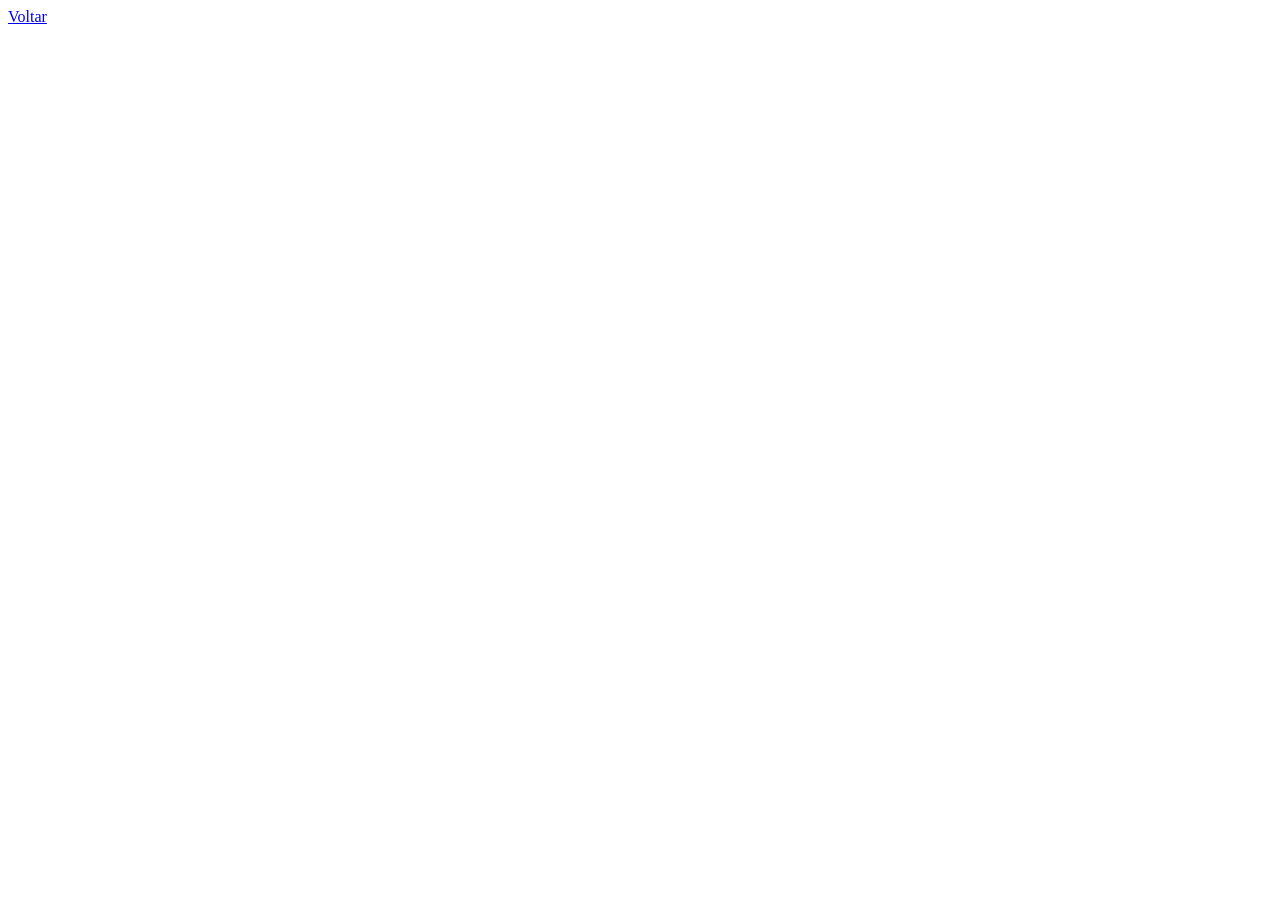
==== pages/imc.html @ 33bfba73 "criado conteudo dentro das paginas" ====
<!DOCTYPE html>
<html lang="pt-BR">
<head>
    <meta charset="UTF-8">
    <meta name="viewport" content="width=device-width, initial-scale=1.0">
    <title>FitLife | IMC</title>
</head>
<body>

    <a href="../index.html">Voltar</a>
    
</body>
</html>
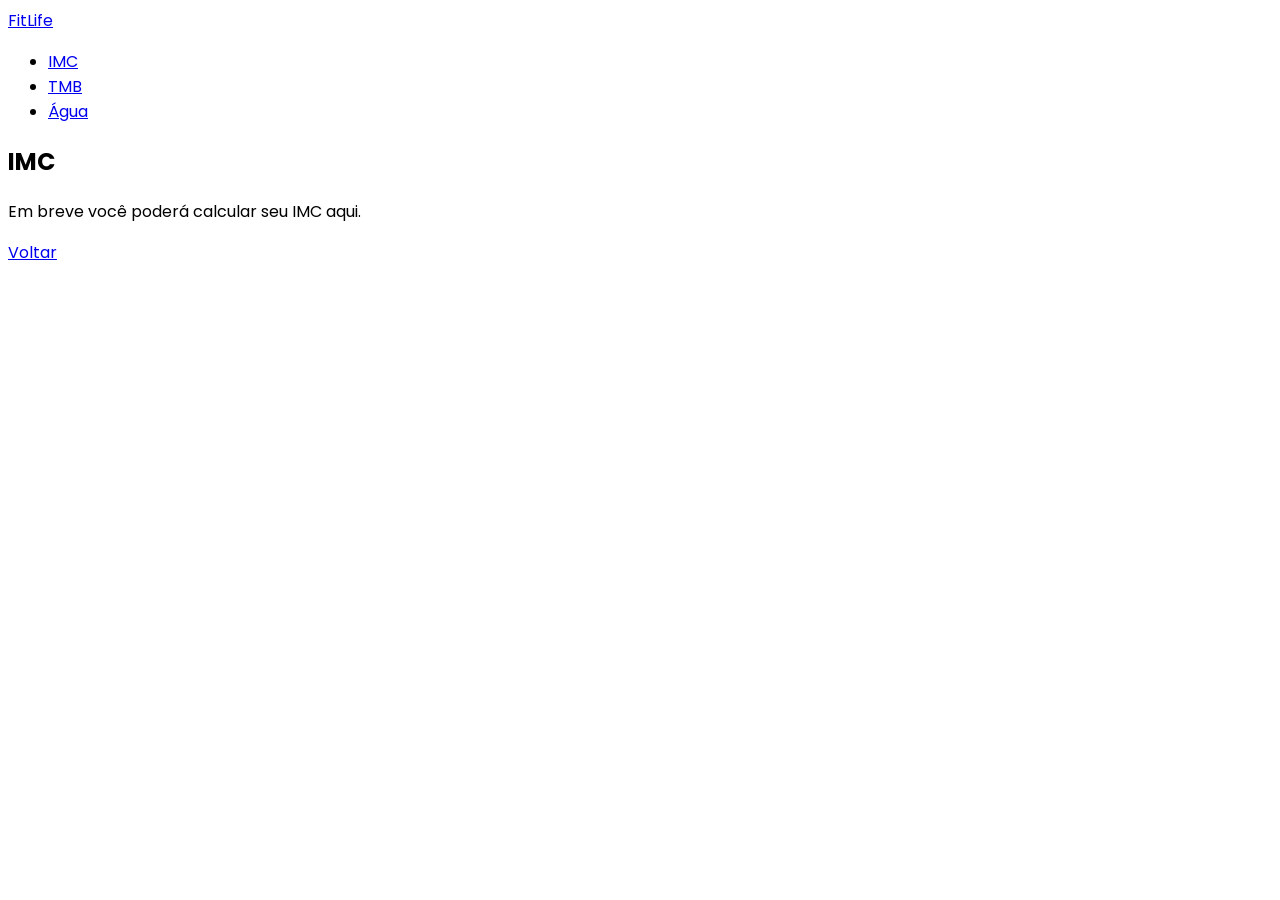
==== commit d4985e5f: "adicionado HTML semantico no projeto" ====
--- a/pages/imc.html
+++ b/pages/imc.html
@@ -3,11 +3,33 @@
 <head>
     <meta charset="UTF-8">
     <meta name="viewport" content="width=device-width, initial-scale=1.0">
+    <link rel="preconnect" href="https://fonts.googleapis.com">
+    <link rel="preconnect" href="https://fonts.gstatic.com" crossorigin>
+    <link href="https://fonts.googleapis.com/css2?family=Poppins:ital,wght@0,100;0,200;0,300;0,400;0,500;0,600;0,700;0,800;0,900;1,100;1,200;1,300;1,400;1,500;1,600;1,700;1,800;1,900&display=swap" rel="stylesheet">
     <title>FitLife | IMC</title>
 </head>
-<body>
+<body style="font-family: Poppins;">
 
-    <a href="../index.html">Voltar</a>
+    <nav>
+        <a href="../index.html">FitLife</a>
+
+        <ul>
+            <li><a href="imc.html">IMC</a></li>
+            <li><a href="tmb.html">TMB</a></li>
+            <li><a href="water.html">Água</a></li>
+        </ul>
+    </nav>
+
+    <main>
+        <section>
+            <header>
+                <h1>IMC</h1>
+                <p>Em breve você poderá calcular seu IMC aqui.</p>
+            </header>
+
+            <a href="../index.html">Voltar</a>
+        </section>
+    </main>
     
 </body>
 </html>
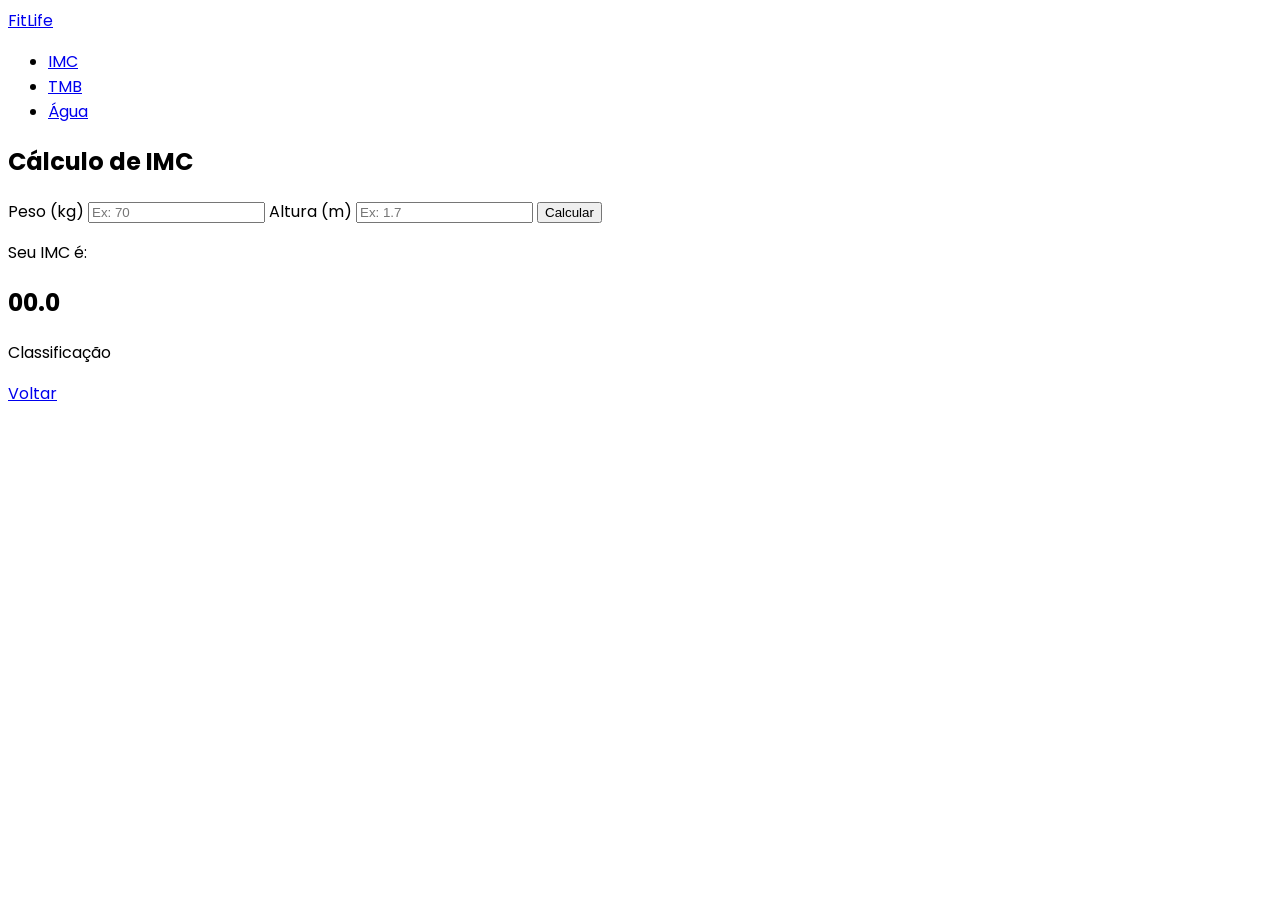
==== commit 19b10b3b: "adicionado formularios" ====
--- a/pages/imc.html
+++ b/pages/imc.html
@@ -22,13 +22,33 @@
 
     <main>
         <section>
-            <header>
-                <h1>IMC</h1>
-                <p>Em breve você poderá calcular seu IMC aqui.</p>
-            </header>
+
+            <h1>Cálculo de IMC</h1>
+
+            <form>
+
+                <label for="weight">Peso (kg)</label>
+                <input type="number" id="weight" placeholder="Ex: 70" required>
+
+                <label for="height">Altura (m)</label>
+                <input type="number" id="height" placeholder="Ex: 1.7" required
+                step="any"
+                >
+
+                <button type="submit">Calcular</button>
+
+            </form>
+
+            <div>
+                <p>Seu IMC é:</p>
+                <h2>00.0</h2>
+                <p>Classificação</p>
+            </div>
+
 
             <a href="../index.html">Voltar</a>
         </section>
+        
     </main>
     
 </body>
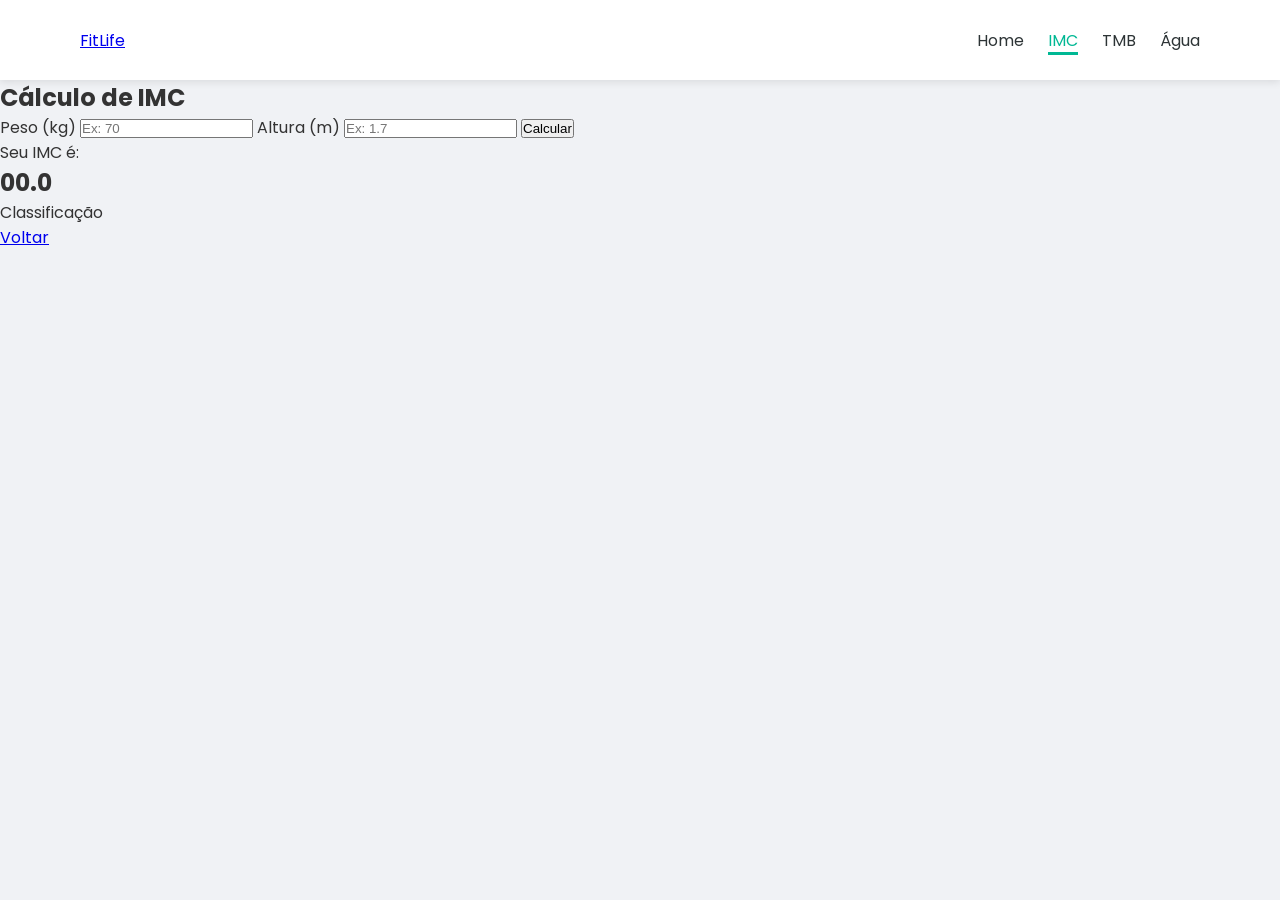
==== commit 0fc749ba: "adicionado estilização na navbar" ====
--- a/pages/imc.html
+++ b/pages/imc.html
@@ -5,18 +5,24 @@
     <meta name="viewport" content="width=device-width, initial-scale=1.0">
     <link rel="preconnect" href="https://fonts.googleapis.com">
     <link rel="preconnect" href="https://fonts.gstatic.com" crossorigin>
+    <link rel="stylesheet" href="../css/styles.css">
+    <link
+    rel="stylesheet"
+    href="https://cdnjs.cloudflare.com/ajax/libs/font-awesome/6.0.0/css/all.min.css"
+    />
     <link href="https://fonts.googleapis.com/css2?family=Poppins:ital,wght@0,100;0,200;0,300;0,400;0,500;0,600;0,700;0,800;0,900;1,100;1,200;1,300;1,400;1,500;1,600;1,700;1,800;1,900&display=swap" rel="stylesheet">
     <title>FitLife | IMC</title>
 </head>
-<body style="font-family: Poppins;">
+<body>
 
     <nav>
         <a href="../index.html">FitLife</a>
 
-        <ul>
-            <li><a href="imc.html">IMC</a></li>
-            <li><a href="tmb.html">TMB</a></li>
-            <li><a href="water.html">Água</a></li>
+        <ul class="nav-links">
+            <li><a class="nav-link" href="../index.html">Home</a></li>
+            <li><a class="nav-link" id="nav-active" href="imc.html">IMC</a></li>
+            <li><a class="nav-link" href="tmb.html">TMB</a></li>
+            <li><a class="nav-link" href="water.html">Água</a></li>
         </ul>
     </nav>
 
--- a/css/styles.css
+++ b/css/styles.css
@@ -0,0 +1,51 @@
+* {
+    margin: 0;
+    padding: 0;
+    box-sizing: border-box;
+}
+
+body {
+    font-family: 'Poppins', sans-serif;
+    background-color: #f0f2f5;
+    color: #333
+}
+
+nav {
+    /* flexbox */
+    display: flex;
+    justify-content: space-between;
+    align-items: center;
+
+    height: 80px;
+    background-color: #fff;
+    padding: 0 80px;
+    box-shadow: 0 2px 8px rgba(0 , 0, 0, 0.1);
+}
+
+.logo {
+    /* flexbox */
+    display: flex;
+    align-items: center;
+    gap: 8px;
+    font-size:24px;
+    color: #00b894;
+    text-decoration: none;
+    font-weight: 600;
+}
+
+.nav-links {
+    display: flex;
+    list-style: none;
+    gap: 24px
+}
+
+.nav-link {
+    text-decoration: none;
+    color: #2d3436;
+    font-size: 16px;
+}
+
+#nav-active { 
+    border-bottom: 3px #00b894 solid;
+    color: #00b894
+}
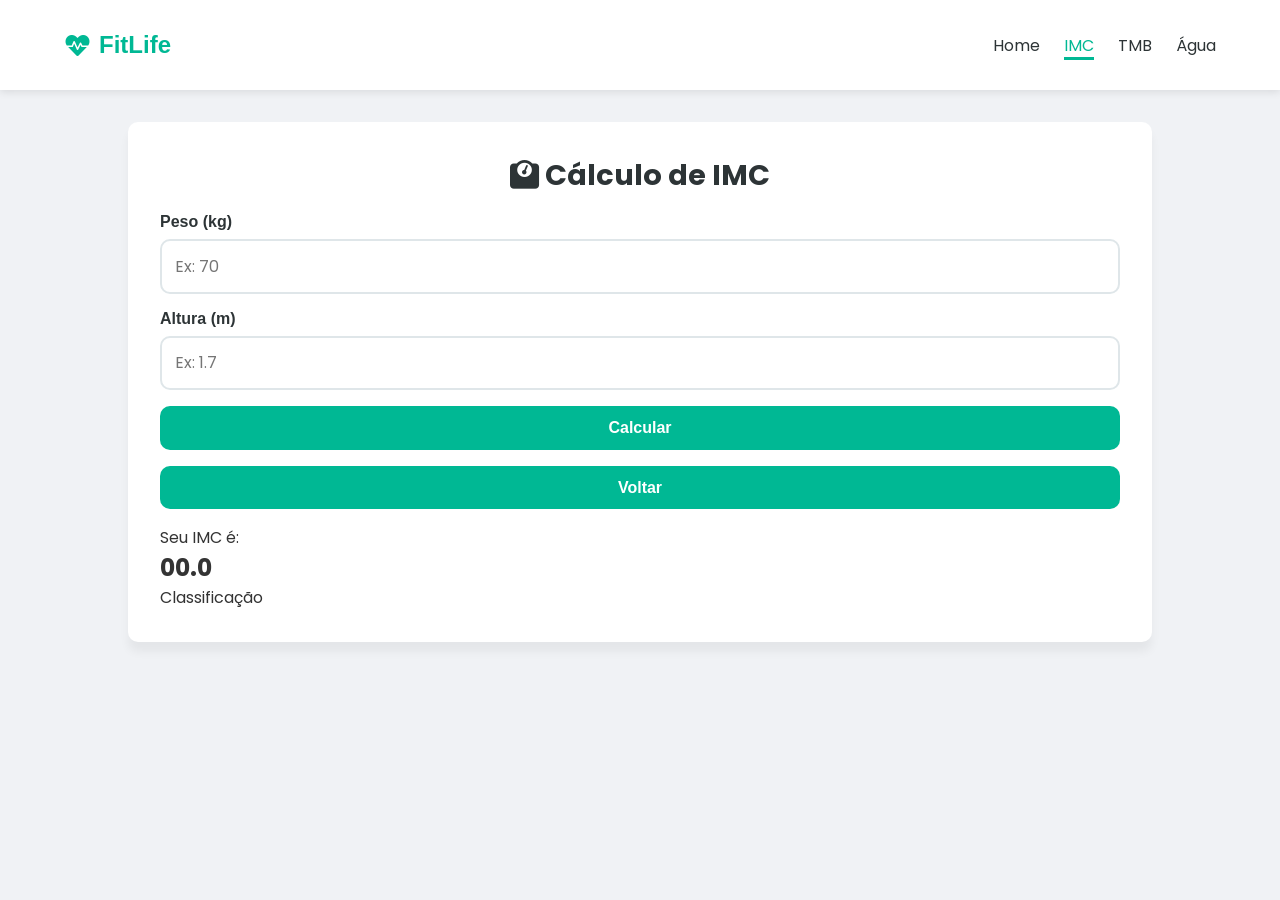
==== commit c7f794f5: "adicionado responsividade" ====
--- a/pages/imc.html
+++ b/pages/imc.html
@@ -16,7 +16,9 @@
 <body>
 
     <nav>
-        <a href="../index.html">FitLife</a>
+        <a class="logo" href="index.html">
+            <i class="fas fa-heartbeat"></i> FitLife
+        </a>
 
         <ul class="nav-links">
             <li><a class="nav-link" href="../index.html">Home</a></li>
@@ -27,22 +29,27 @@
     </nav>
 
     <main>
-        <section>
+        <section class="tool-container">
 
-            <h1>Cálculo de IMC</h1>
+            <div class="tool-container-title">
+                <h2><i class="fas fa-weight"></i> Cálculo de IMC</h2>
+            </div>
 
             <form>
+                <div class="form-group">
+                    <label for="weight">Peso (kg)</label>
+                    <input type="number" id="weight" placeholder="Ex: 70" required>
+                </div>
 
-                <label for="weight">Peso (kg)</label>
-                <input type="number" id="weight" placeholder="Ex: 70" required>
+                <div class="form-group">
+                    <label for="height">Altura (m)</label>
+                    <input type="number" id="height" placeholder="Ex: 1.7" required
+                    step="any"
+                    >
+                </div>
 
-                <label for="height">Altura (m)</label>
-                <input type="number" id="height" placeholder="Ex: 1.7" required
-                step="any"
-                >
-
-                <button type="submit">Calcular</button>
-
+                <button class="action-btn" type="submit">Calcular</button>
+                <a class="action-btn" href="../index.html">Voltar</a>
             </form>
 
             <div>
@@ -51,8 +58,6 @@
                 <p>Classificação</p>
             </div>
 
-
-            <a href="../index.html">Voltar</a>
         </section>
         
     </main>
--- a/css/styles.css
+++ b/css/styles.css
@@ -1,3 +1,19 @@
+/* css-01-variaveis-globais */
+:root {
+  --primary-color: #00b894;
+  --primary-dark: #019477;
+  --secondary-color: #2d3436;
+  --background-color: #f0f2f5;
+  --card-color: #ffffff;
+  --text-color: #333333;
+  --muted-color: #636e72;
+  --danger-color: #d63031;
+  --water-color: #0984e3;
+  --border-color: #dfe6e9;
+
+  --shadow-md:0 10px 10px rgba(0, 0, 0, 0.05);
+}
+
 * {
     margin: 0;
     padding: 0;
@@ -6,19 +22,18 @@
 
 body {
     font-family: 'Poppins', sans-serif;
-    background-color: #f0f2f5;
-    color: #333
+    background-color: var(--background-color);
+    color: var(--text-color)
 }
 
 nav {
-    /* flexbox */
     display: flex;
     justify-content: space-between;
     align-items: center;
 
-    height: 80px;
-    background-color: #fff;
-    padding: 0 80px;
+    height: 10vh;
+    background-color: var(--card-color);
+    padding: 0 5%;
     box-shadow: 0 2px 8px rgba(0 , 0, 0, 0.1);
 }
 
@@ -26,9 +41,9 @@
     /* flexbox */
     display: flex;
     align-items: center;
-    gap: 8px;
-    font-size:24px;
-    color: #00b894;
+    gap: 0.5rem;
+    font-size: 1.5rem;
+    color: var(--primary-color);
     text-decoration: none;
     font-weight: 600;
 }
@@ -36,16 +51,129 @@
 .nav-links {
     display: flex;
     list-style: none;
-    gap: 24px
+    gap: 1.5rem;
 }
 
 .nav-link {
     text-decoration: none;
-    color: #2d3436;
-    font-size: 16px;
+    color: var(--secondary-color);
+    font-size: 1rem;
+}
+
+.nav-link:hover {
+    color: var(--primary-color)
 }
 
 #nav-active { 
-    border-bottom: 3px #00b894 solid;
-    color: #00b894
+    border-bottom: 3px var(--primary-color) solid;
+    color: var(--primary-color)
+}
+
+.header-container {
+    text-align: center;
+    padding: 2.5rem 0;
+}
+
+.header-container h1 {
+    font-size: 2.5rem;
+}
+
+.header-container span {
+    color: var(--primary-color)
+}
+
+main {
+    width: 80vw;
+    margin: 0 auto;
+    padding: 2rem 0;
+}
+
+.cards-section {
+    display: flex;
+    justify-content: center;
+    flex-wrap: wrap;
+    gap: 1.5rem;
+    text-align: center;
+}
+
+.feature-card {
+    background-color: var(--card-color);
+    color: var(--text-color);
+    padding: 1.5rem;
+    border-radius: 10px;
+    text-align: center;
+    text-decoration: none;
+    box-shadow: var(--shadow-md);
+    width: 16rem;
+}
+
+.feature-card:hover {
+    border: 2px solid var(--primary-color);
+}
+
+.feature-card i {
+    font-size: 3rem;
+    color: var(--primary-color);
+    margin-bottom: 1rem;
+}
+
+.tool-container {
+    display: flex;
+    flex-direction: column;
+    gap: 1rem;
+
+    width: 100%;
+    padding: 2rem;
+
+    background-color: var(--card-color);
+    box-shadow: var(--shadow-md);
+    border-radius: 10px;
+}
+
+.tool-container-title { 
+    text-align: center;
+}
+
+.tool-container-title h2 {
+    color: var(--secondary-color);
+    font-size: 1.8rem;
+}
+
+.tool-container form {
+    display: flex;
+    flex-direction: column;
+    gap: 1rem;
+}
+
+.form-group {
+    display: flex;
+    flex-direction: column;
+    gap: 0.5rem;
+}
+
+.form-group label {
+    font-weight: 600;
+    color: var(--secondary-color);
+}
+
+.form-group input {
+    padding: 0.8rem;
+    border: 2px solid var(--border-color);
+    border-radius: 10px;
+    font-size: 1rem;
+    font-family: inherit;
+}
+
+.action-btn {
+    padding: 0.8rem 1rem;
+    background-color: var(--primary-color);
+    color: var(--card-color);
+    border: none;
+    border-radius: 10px;
+    font-size: 1rem;
+    font-weight: 600;
+    font-family: inherit;
+    cursor: pointer;
+    text-decoration: none;
+    text-align: center;
 }
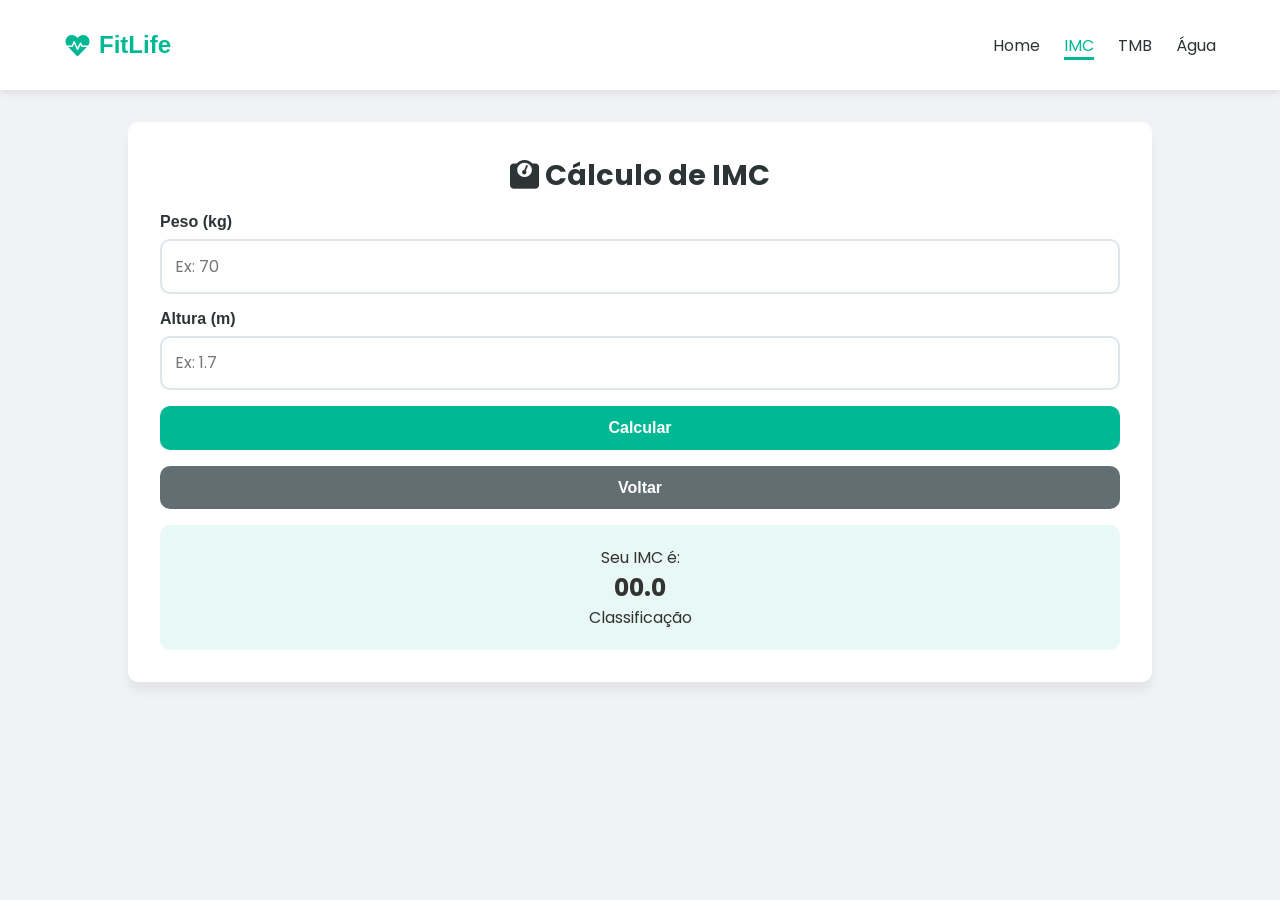
==== commit 23924fbb: "style: styled imc and tmb pages" ====
--- a/pages/imc.html
+++ b/pages/imc.html
@@ -16,7 +16,7 @@
 <body>
 
     <nav>
-        <a class="logo" href="index.html">
+        <a class="logo" href="../index.html">
             <i class="fas fa-heartbeat"></i> FitLife
         </a>
 
@@ -49,10 +49,10 @@
                 </div>
 
                 <button class="action-btn" type="submit">Calcular</button>
-                <a class="action-btn" href="../index.html">Voltar</a>
+                <a class="action-btn btn-back" href="../index.html">Voltar</a>
             </form>
 
-            <div>
+            <div class="result-box">
                 <p>Seu IMC é:</p>
                 <h2>00.0</h2>
                 <p>Classificação</p>
--- a/css/styles.css
+++ b/css/styles.css
@@ -156,12 +156,19 @@
     color: var(--secondary-color);
 }
 
-.form-group input {
+.form-group input,
+.form-group select {
     padding: 0.8rem;
     border: 2px solid var(--border-color);
     border-radius: 10px;
     font-size: 1rem;
     font-family: inherit;
+}
+
+.form-group input:focus,
+.form-group select:focus {
+    outline:none;
+    border-color: var(--primary-color);
 }
 
 .action-btn {
@@ -176,4 +183,24 @@
     cursor: pointer;
     text-decoration: none;
     text-align: center;
+    transition: 0.3s;
+}
+
+.action-btn:hover {
+    background-color: var(--primary-dark);
+}
+
+.btn-back {
+    background-color: var(--muted-color);
+}
+
+.btn-back:hover {
+    background-color: var(--secondary-color);
+}
+
+.result-box {
+    padding: 1.25rem;
+    background-color: #e8f8f5;
+    border-radius: 10px;
+    text-align: center;
 }
